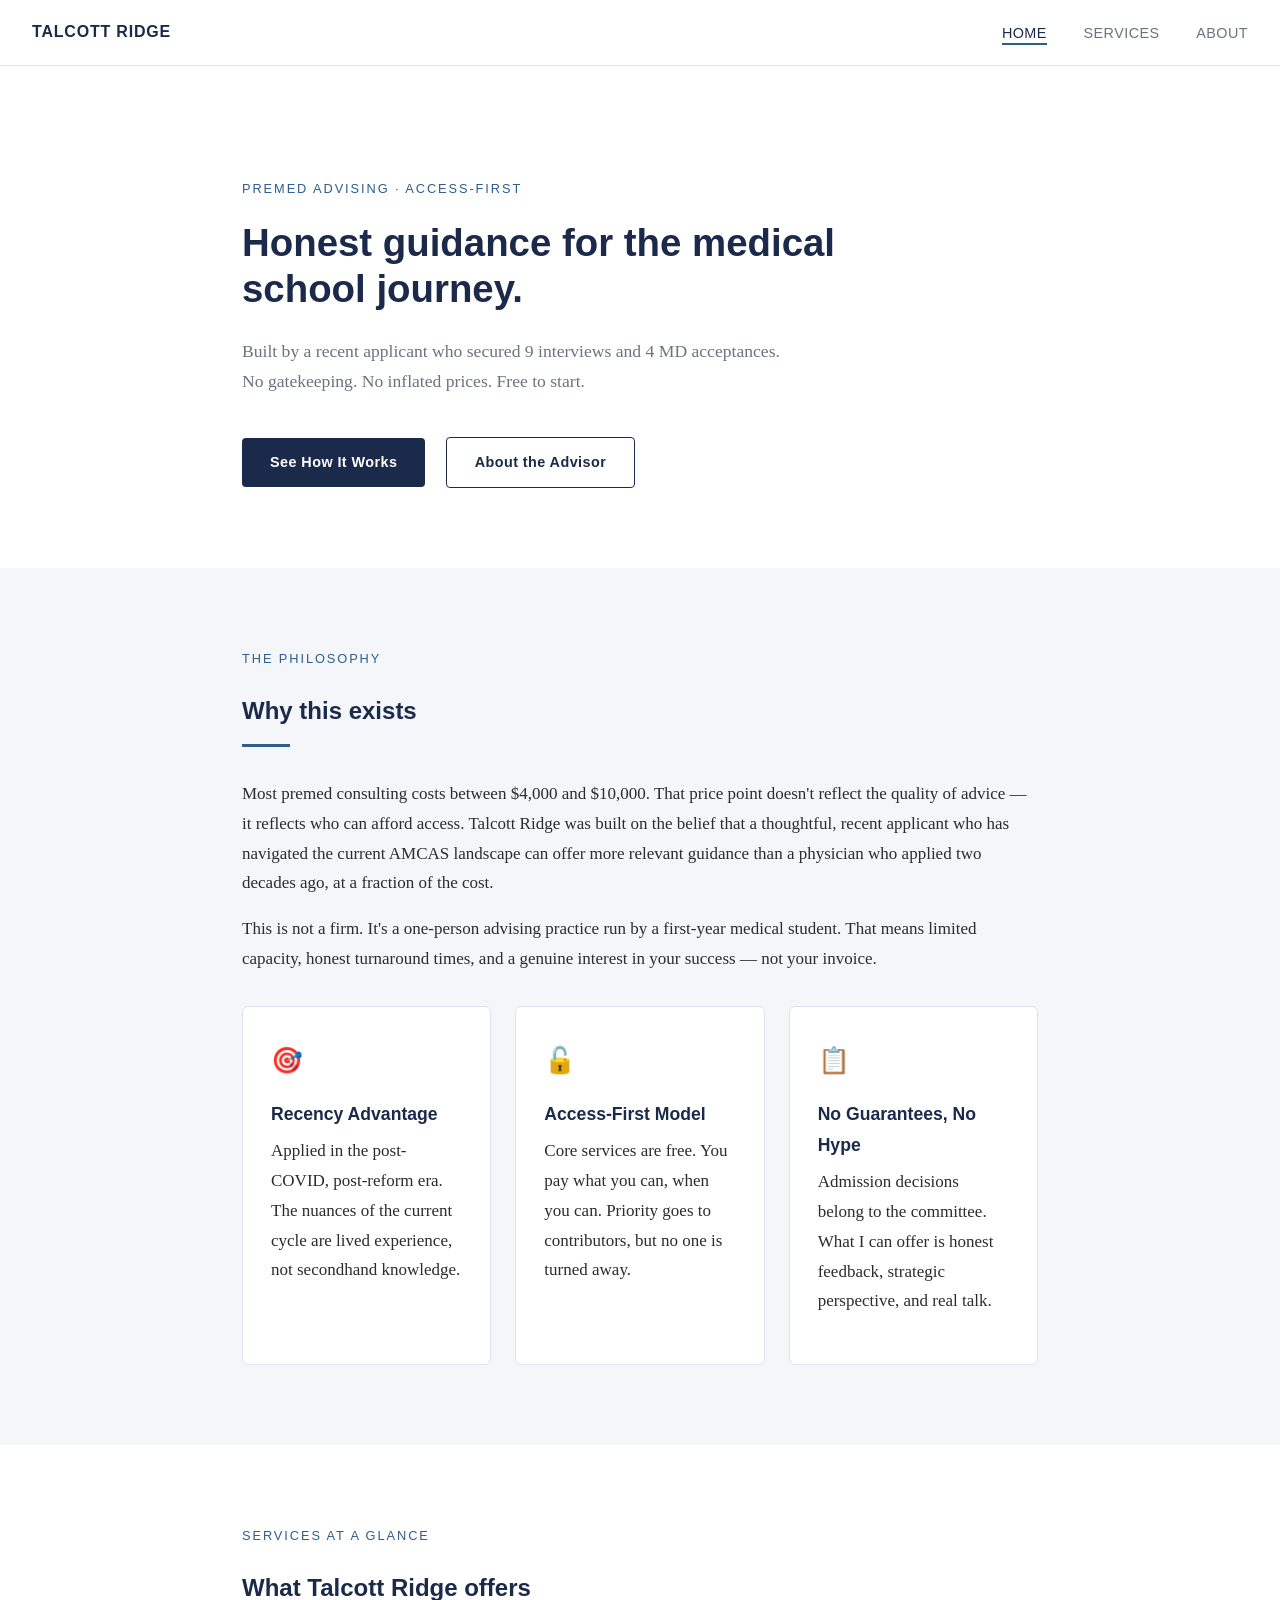
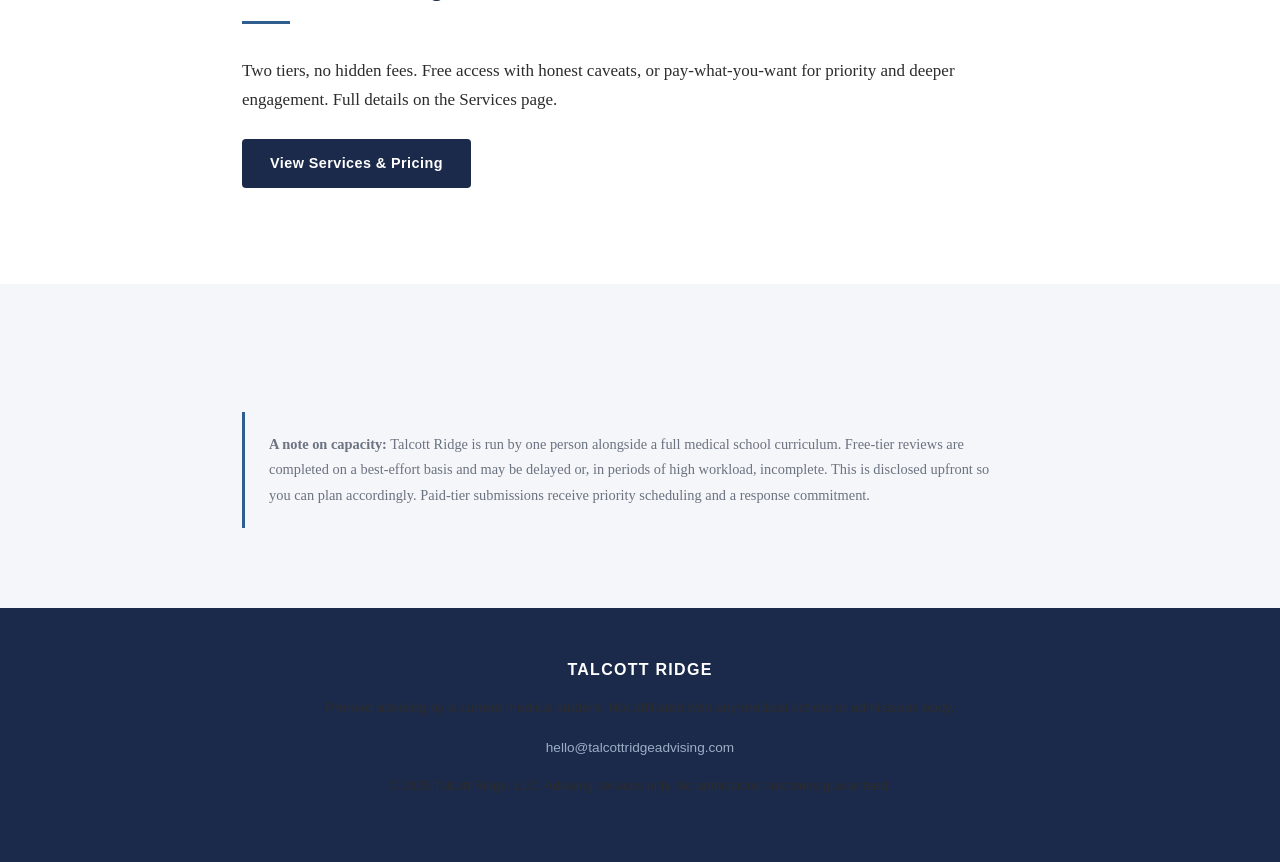
==== index.html @ 6caf3069 "Add files via upload" ====
<!DOCTYPE html>
<html lang="en">
<head>
  <meta charset="UTF-8" />
  <meta name="viewport" content="width=device-width, initial-scale=1.0" />
  <title>Talcott Ridge — Premed Advising</title>
  <link rel="stylesheet" href="styles.css" />
</head>
<body>

  <nav>
    <span class="nav-logo">Talcott Ridge</span>
    <div class="nav-links">
      <a href="index.html" class="active">Home</a>
      <a href="services.html">Services</a>
      <a href="about.html">About</a>
    </div>
  </nav>

  <!-- Hero -->
  <section class="hero">
    <div class="container">
      <p class="hero-eyebrow">Premed Advising · Access-First</p>
      <h1>Honest guidance for the medical school journey.</h1>
      <p class="hero-sub">
        Built by a recent applicant who secured 9 interviews and 4 MD acceptances.
        No gatekeeping. No inflated prices. Free to start.
      </p>
      <a href="services.html" class="btn btn-primary">See How It Works</a>
      <a href="about.html" class="btn btn-secondary">About the Advisor</a>
    </div>
  </section>

  <!-- Why Talcott Ridge -->
  <section>
    <div class="container">
      <p class="hero-eyebrow">The Philosophy</p>
      <h2>Why this exists</h2>
      <div class="divider"></div>
      <p>
        Most premed consulting costs between $4,000 and $10,000. That price point
        doesn't reflect the quality of advice — it reflects who can afford access.
        Talcott Ridge was built on the belief that a thoughtful, recent applicant
        who has navigated the current AMCAS landscape can offer more relevant
        guidance than a physician who applied two decades ago, at a fraction of the cost.
      </p>
      <p>
        This is not a firm. It's a one-person advising practice run by a first-year
        medical student. That means limited capacity, honest turnaround times,
        and a genuine interest in your success — not your invoice.
      </p>

      <div class="card-grid">
        <div class="card">
          <div class="card-icon">🎯</div>
          <h3>Recency Advantage</h3>
          <p>Applied in the post-COVID, post-reform era. The nuances of the current cycle are lived experience, not secondhand knowledge.</p>
        </div>
        <div class="card">
          <div class="card-icon">🔓</div>
          <h3>Access-First Model</h3>
          <p>Core services are free. You pay what you can, when you can. Priority goes to contributors, but no one is turned away.</p>
        </div>
        <div class="card">
          <div class="card-icon">📋</div>
          <h3>No Guarantees, No Hype</h3>
          <p>Admission decisions belong to the committee. What I can offer is honest feedback, strategic perspective, and real talk.</p>
        </div>
      </div>
    </div>
  </section>

  <!-- What I Actually Do -->
  <section>
    <div class="container">
      <p class="hero-eyebrow">Services at a Glance</p>
      <h2>What Talcott Ridge offers</h2>
      <div class="divider"></div>
      <p>
        Two tiers, no hidden fees. Free access with honest caveats, or pay-what-you-want
        for priority and deeper engagement. Full details on the Services page.
      </p>
      <p style="margin-top: 1.5rem;">
        <a href="services.html" class="btn btn-primary">View Services & Pricing</a>
      </p>
    </div>
  </section>

  <!-- Honest Disclaimer -->
  <section>
    <div class="container">
      <div class="disclaimer">
        <strong>A note on capacity:</strong> Talcott Ridge is run by one person
        alongside a full medical school curriculum. Free-tier reviews are completed
        on a best-effort basis and may be delayed or, in periods of high workload,
        incomplete. This is disclosed upfront so you can plan accordingly.
        Paid-tier submissions receive priority scheduling and a response commitment.
      </div>
    </div>
  </section>

  <footer>
    <div class="footer-logo">Talcott Ridge</div>
    <p>Premed advising by a current medical student. Not affiliated with any medical school or admissions body.</p>
    <p style="margin-top: 0.5rem;">
      <a href="mailto:hello@talcottridgeadvising.com">hello@talcottridgeadvising.com</a>
    </p>
    <p style="margin-top: 1rem; font-size: 0.8rem;">
      © 2025 Talcott Ridge, LLC. Advising services only. No admissions outcomes guaranteed.
    </p>
  </footer>

</body>
</html>
---- styles.css ----
/* ── Reset & Base ── */
*, *::before, *::after { box-sizing: border-box; margin: 0; padding: 0; }

:root {
  --navy:   #1B2A4A;
  --accent: #2E5D8E;
  --light:  #F4F6F9;
  --text:   #2C2C2C;
  --muted:  #6B7280;
  --border: #DDE3EC;
  --white:  #FFFFFF;
  --max-w:  860px;
}

html { scroll-behavior: smooth; }

body {
  font-family: 'Georgia', serif;
  color: var(--text);
  background: var(--white);
  line-height: 1.75;
  font-size: 17px;
}

/* ── Typography ── */
h1, h2, h3, nav, .label {
  font-family: 'Helvetica Neue', Arial, sans-serif;
}

h1 { font-size: 2.4rem; color: var(--navy); line-height: 1.2; }
h2 { font-size: 1.5rem; color: var(--navy); margin-bottom: 0.75rem; }
h3 { font-size: 1.1rem; color: var(--navy); margin-bottom: 0.4rem; }
p  { margin-bottom: 1rem; color: var(--text); }

a { color: var(--accent); text-decoration: none; }
a:hover { text-decoration: underline; }

/* ── Layout ── */
.container {
  max-width: var(--max-w);
  margin: 0 auto;
  padding: 0 2rem;
}

section { padding: 5rem 0; }
section:nth-of-type(even) { background: var(--light); }

/* ── Nav ── */
nav {
  position: sticky;
  top: 0;
  background: var(--white);
  border-bottom: 1px solid var(--border);
  z-index: 100;
  padding: 1.1rem 2rem;
  display: flex;
  justify-content: space-between;
  align-items: center;
}

.nav-logo {
  font-size: 1rem;
  font-weight: 700;
  color: var(--navy);
  letter-spacing: 0.05em;
  text-transform: uppercase;
}

.nav-links a {
  margin-left: 2rem;
  font-size: 0.9rem;
  color: var(--muted);
  font-weight: 500;
  letter-spacing: 0.03em;
  text-transform: uppercase;
}

.nav-links a:hover { color: var(--navy); text-decoration: none; }
.nav-links a.active { color: var(--navy); border-bottom: 2px solid var(--accent); padding-bottom: 2px; }

/* ── Hero ── */
.hero {
  padding: 7rem 0 5rem;
  background: var(--white);
}

.hero-eyebrow {
  font-family: 'Helvetica Neue', Arial, sans-serif;
  font-size: 0.8rem;
  letter-spacing: 0.15em;
  text-transform: uppercase;
  color: var(--accent);
  margin-bottom: 1.2rem;
}

.hero h1 { margin-bottom: 1.5rem; max-width: 620px; }

.hero-sub {
  font-size: 1.1rem;
  color: var(--muted);
  max-width: 540px;
  margin-bottom: 2.5rem;
}

.btn {
  display: inline-block;
  padding: 0.75rem 1.75rem;
  border-radius: 4px;
  font-family: 'Helvetica Neue', Arial, sans-serif;
  font-size: 0.9rem;
  font-weight: 600;
  letter-spacing: 0.03em;
  cursor: pointer;
  transition: opacity 0.2s;
}

.btn:hover { opacity: 0.85; text-decoration: none; }

.btn-primary { background: var(--navy); color: var(--white); }
.btn-secondary {
  background: transparent;
  color: var(--navy);
  border: 1.5px solid var(--navy);
  margin-left: 1rem;
}

/* ── Divider ── */
.divider {
  width: 48px;
  height: 3px;
  background: var(--accent);
  margin-bottom: 2rem;
}

/* ── Cards ── */
.card-grid {
  display: grid;
  grid-template-columns: repeat(auto-fit, minmax(240px, 1fr));
  gap: 1.5rem;
  margin-top: 2rem;
}

.card {
  background: var(--white);
  border: 1px solid var(--border);
  border-radius: 6px;
  padding: 2rem 1.75rem;
}

.card-icon {
  font-size: 1.6rem;
  margin-bottom: 1rem;
}

/* ── Pricing ── */
.pricing-grid {
  display: grid;
  grid-template-columns: 1fr 1fr;
  gap: 2rem;
  margin-top: 2.5rem;
}

@media (max-width: 600px) {
  .pricing-grid { grid-template-columns: 1fr; }
  .nav-links a { margin-left: 1rem; }
  h1 { font-size: 1.8rem; }
  .btn-secondary { margin-left: 0; margin-top: 0.75rem; }
}

.pricing-card {
  border: 1px solid var(--border);
  border-radius: 8px;
  padding: 2.5rem 2rem;
  background: var(--white);
}

.pricing-card.featured {
  border-color: var(--accent);
  background: var(--light);
}

.tier-label {
  font-family: 'Helvetica Neue', Arial, sans-serif;
  font-size: 0.75rem;
  text-transform: uppercase;
  letter-spacing: 0.12em;
  color: var(--accent);
  margin-bottom: 0.5rem;
}

.tier-price {
  font-family: 'Helvetica Neue', Arial, sans-serif;
  font-size: 2rem;
  font-weight: 700;
  color: var(--navy);
  margin-bottom: 0.25rem;
}

.tier-price span {
  font-size: 1rem;
  font-weight: 400;
  color: var(--muted);
}

.tier-desc {
  font-size: 0.95rem;
  color: var(--muted);
  margin-bottom: 1.5rem;
  border-bottom: 1px solid var(--border);
  padding-bottom: 1.5rem;
}

.feature-list {
  list-style: none;
  margin-bottom: 2rem;
}

.feature-list li {
  font-size: 0.95rem;
  padding: 0.4rem 0;
  display: flex;
  gap: 0.6rem;
  align-items: flex-start;
}

.feature-list li::before {
  content: '✓';
  color: var(--accent);
  font-weight: 700;
  flex-shrink: 0;
  margin-top: 2px;
}

.feature-list li.muted::before { content: '—'; color: var(--muted); }
.feature-list li.muted { color: var(--muted); }

/* ── About ── */
.about-grid {
  display: grid;
  grid-template-columns: 220px 1fr;
  gap: 4rem;
  align-items: start;
}

@media (max-width: 640px) {
  .about-grid { grid-template-columns: 1fr; gap: 2rem; }
}

.headshot {
  width: 100%;
  border-radius: 6px;
  border: 1px solid var(--border);
  object-fit: cover;
  aspect-ratio: 3/4;
  background: var(--light);
  display: flex;
  align-items: center;
  justify-content: center;
  color: var(--muted);
  font-family: 'Helvetica Neue', Arial, sans-serif;
  font-size: 0.85rem;
  text-align: center;
}

/* ── Footer ── */
footer {
  background: var(--navy);
  color: #9BAFC7;
  padding: 3rem 2rem;
  text-align: center;
  font-family: 'Helvetica Neue', Arial, sans-serif;
  font-size: 0.85rem;
}

footer a { color: #9BAFC7; }
footer a:hover { color: var(--white); }
.footer-logo {
  font-size: 1rem;
  font-weight: 700;
  color: var(--white);
  letter-spacing: 0.08em;
  text-transform: uppercase;
  margin-bottom: 0.75rem;
}

/* ── Disclaimer ── */
.disclaimer {
  background: var(--light);
  border-left: 3px solid var(--accent);
  padding: 1.25rem 1.5rem;
  border-radius: 0 4px 4px 0;
  font-size: 0.9rem;
  color: var(--muted);
  margin-top: 3rem;
}
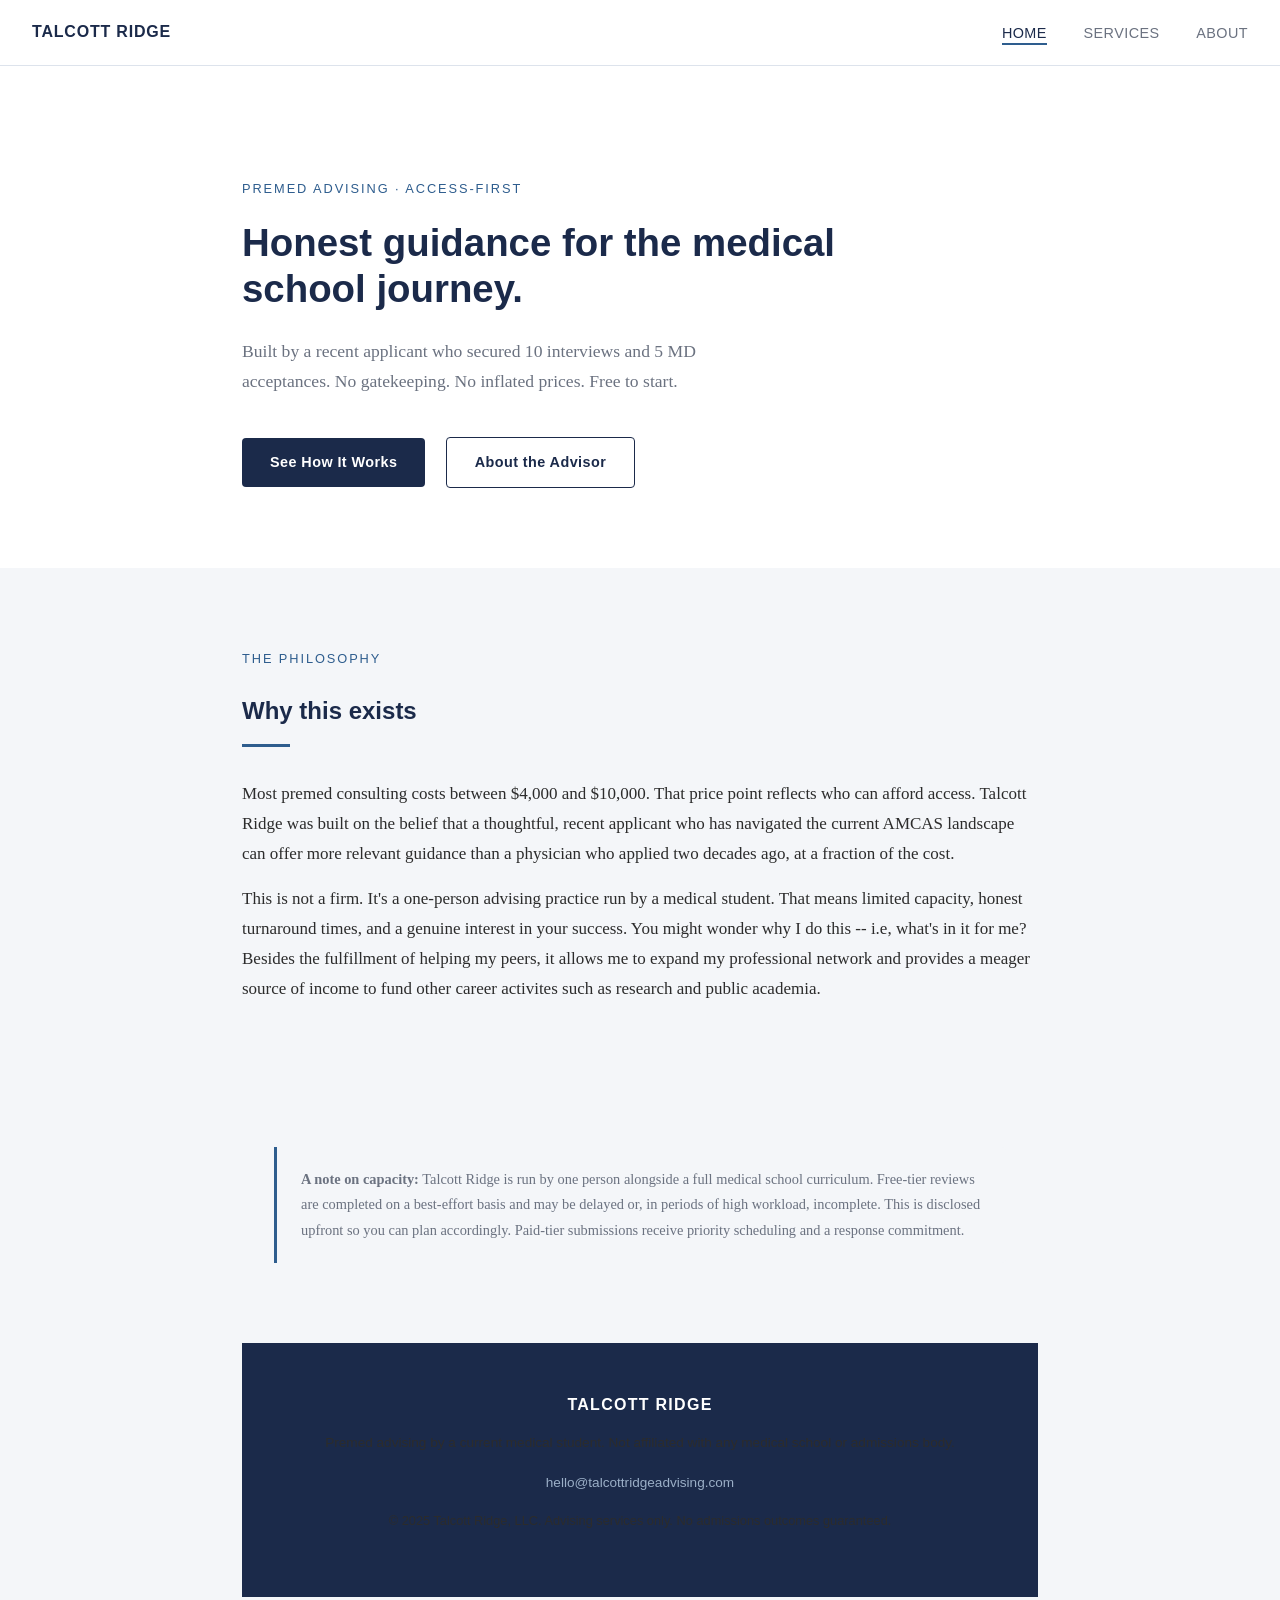
==== commit 831b2219: "Update index.html" ====
--- a/index.html
+++ b/index.html
@@ -23,7 +23,7 @@
       <p class="hero-eyebrow">Premed Advising · Access-First</p>
       <h1>Honest guidance for the medical school journey.</h1>
       <p class="hero-sub">
-        Built by a recent applicant who secured 9 interviews and 4 MD acceptances.
+        Built by a recent applicant who secured 10 interviews and 5 MD acceptances.
         No gatekeeping. No inflated prices. Free to start.
       </p>
       <a href="services.html" class="btn btn-primary">See How It Works</a>
@@ -39,52 +39,21 @@
       <div class="divider"></div>
       <p>
         Most premed consulting costs between $4,000 and $10,000. That price point
-        doesn't reflect the quality of advice — it reflects who can afford access.
-        Talcott Ridge was built on the belief that a thoughtful, recent applicant
-        who has navigated the current AMCAS landscape can offer more relevant
-        guidance than a physician who applied two decades ago, at a fraction of the cost.
+        reflects who can afford access. Talcott Ridge was built on the belief that
+        a thoughtful, recent applicant who has navigated the current AMCAS landscape
+        can offer more relevant guidance than a physician who applied two decades
+        ago, at a fraction of the cost.
       </p>
       <p>
-        This is not a firm. It's a one-person advising practice run by a first-year
+        This is not a firm. It's a one-person advising practice run by a
         medical student. That means limited capacity, honest turnaround times,
-        and a genuine interest in your success — not your invoice.
+        and a genuine interest in your success. 
+
+        You might wonder why I do this -- i.e, what's in it for me? Besides the 
+        fulfillment of helping my peers, it allows me to expand my professional
+        network and provides a meager source of income to fund other career
+        activites such as research and public academia. 
       </p>
-
-      <div class="card-grid">
-        <div class="card">
-          <div class="card-icon">🎯</div>
-          <h3>Recency Advantage</h3>
-          <p>Applied in the post-COVID, post-reform era. The nuances of the current cycle are lived experience, not secondhand knowledge.</p>
-        </div>
-        <div class="card">
-          <div class="card-icon">🔓</div>
-          <h3>Access-First Model</h3>
-          <p>Core services are free. You pay what you can, when you can. Priority goes to contributors, but no one is turned away.</p>
-        </div>
-        <div class="card">
-          <div class="card-icon">📋</div>
-          <h3>No Guarantees, No Hype</h3>
-          <p>Admission decisions belong to the committee. What I can offer is honest feedback, strategic perspective, and real talk.</p>
-        </div>
-      </div>
-    </div>
-  </section>
-
-  <!-- What I Actually Do -->
-  <section>
-    <div class="container">
-      <p class="hero-eyebrow">Services at a Glance</p>
-      <h2>What Talcott Ridge offers</h2>
-      <div class="divider"></div>
-      <p>
-        Two tiers, no hidden fees. Free access with honest caveats, or pay-what-you-want
-        for priority and deeper engagement. Full details on the Services page.
-      </p>
-      <p style="margin-top: 1.5rem;">
-        <a href="services.html" class="btn btn-primary">View Services & Pricing</a>
-      </p>
-    </div>
-  </section>
 
   <!-- Honest Disclaimer -->
   <section>
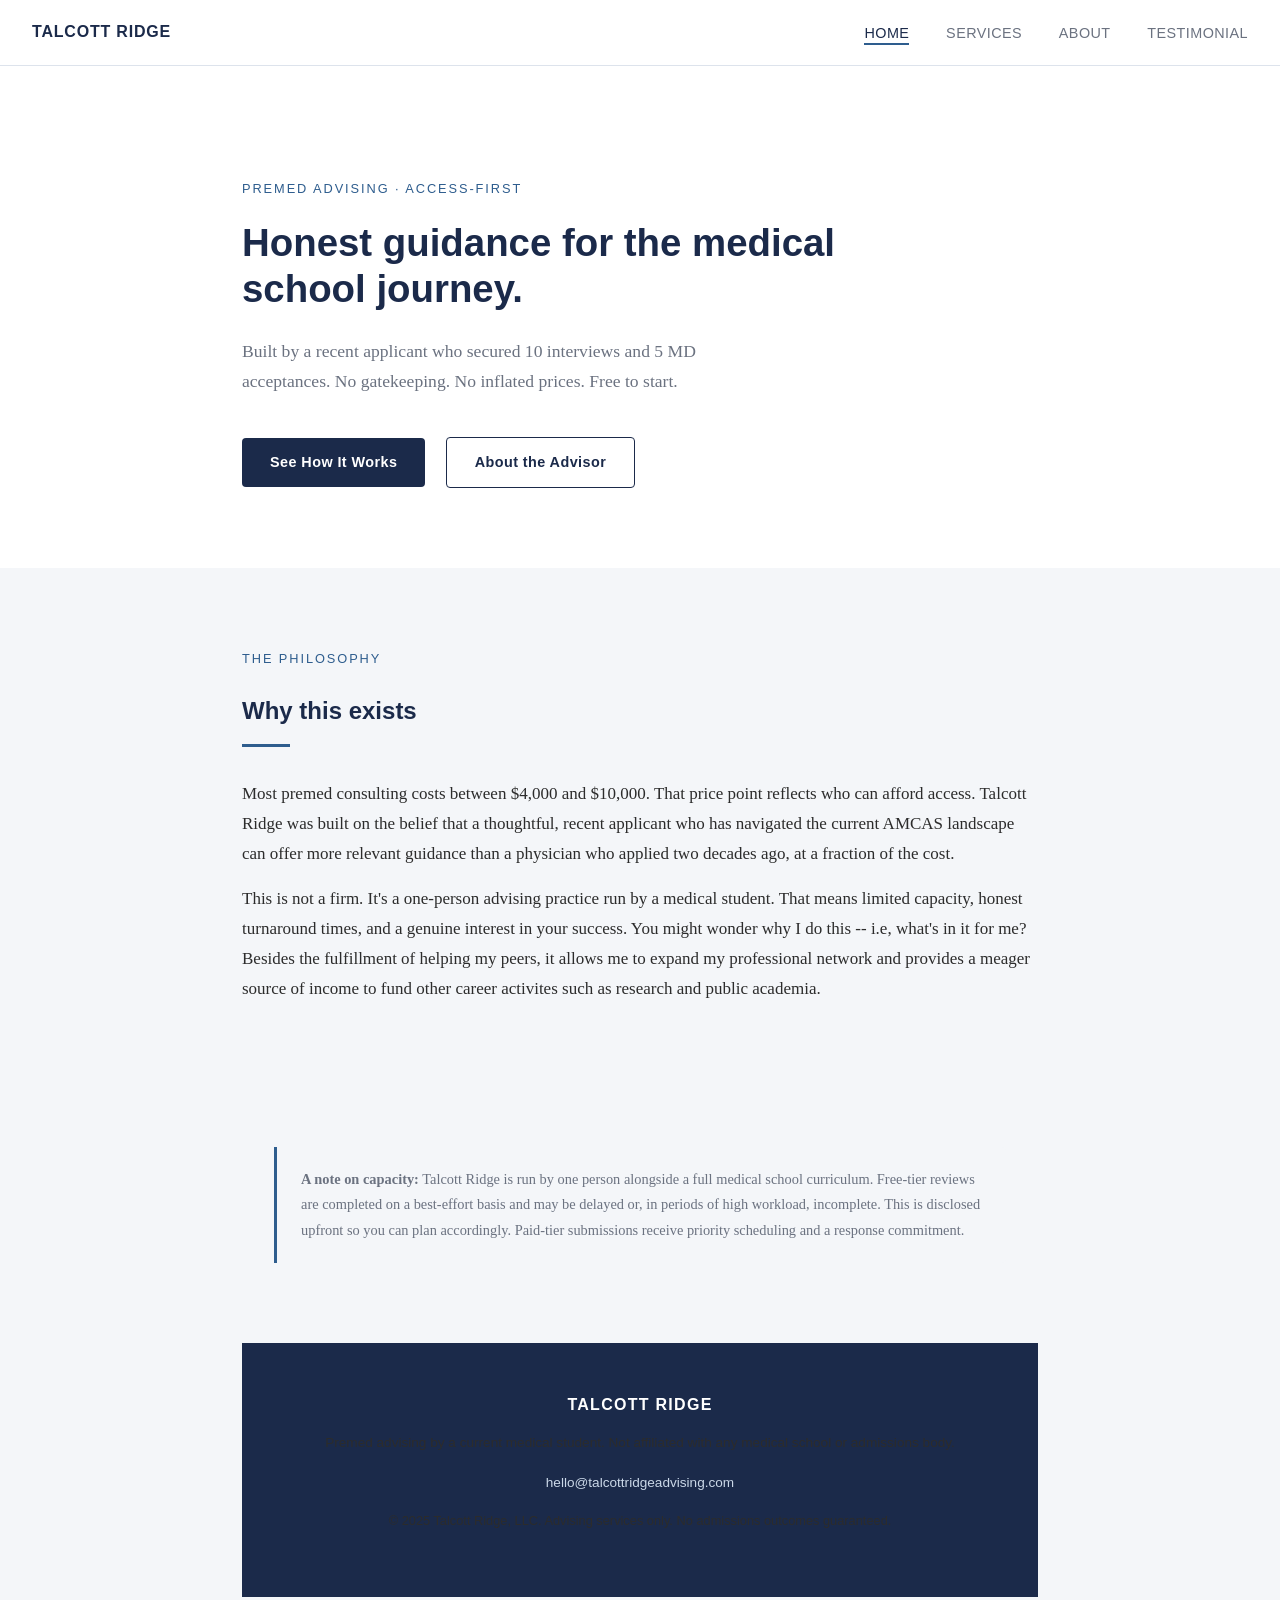
==== commit f9ca7128: "Update index.html" ====
--- a/index.html
+++ b/index.html
@@ -14,6 +14,7 @@
       <a href="index.html" class="active">Home</a>
       <a href="services.html">Services</a>
       <a href="about.html">About</a>
+      <a href="testimonials.html">Testimonial</a>
     </div>
   </nav>
 
--- a/styles.css
+++ b/styles.css
@@ -265,14 +265,14 @@
 /* ── Footer ── */
 footer {
   background: var(--navy);
-  color: #9BAFC7;
+  color: #CBD8E8;
   padding: 3rem 2rem;
   text-align: center;
   font-family: 'Helvetica Neue', Arial, sans-serif;
   font-size: 0.85rem;
 }
 
-footer a { color: #9BAFC7; }
+footer a { color: #CBD8E8; }
 footer a:hover { color: var(--white); }
 .footer-logo {
   font-size: 1rem;
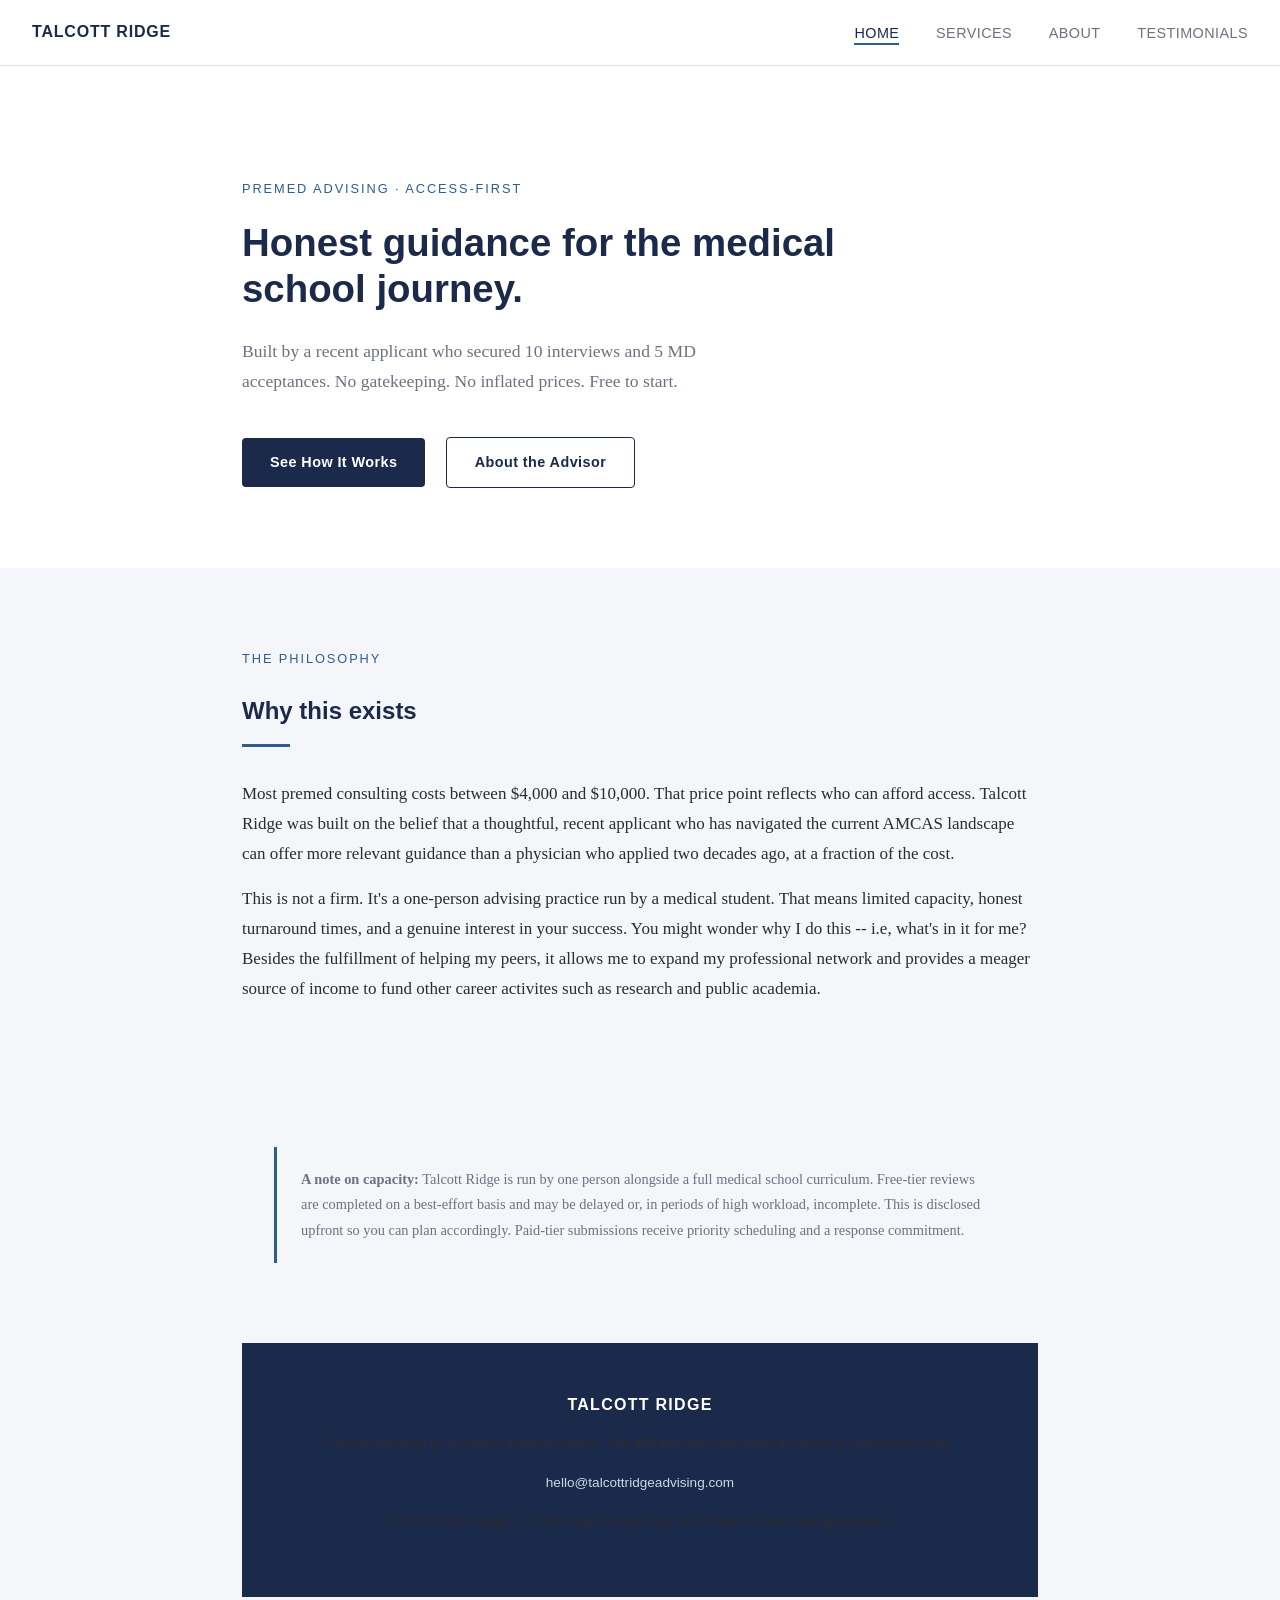
==== commit bfab764b: "Update index.html" ====
--- a/index.html
+++ b/index.html
@@ -14,7 +14,7 @@
       <a href="index.html" class="active">Home</a>
       <a href="services.html">Services</a>
       <a href="about.html">About</a>
-      <a href="testimonials.html">Testimonial</a>
+      <a href="testimonials">Testimonials</a>
     </div>
   </nav>
 
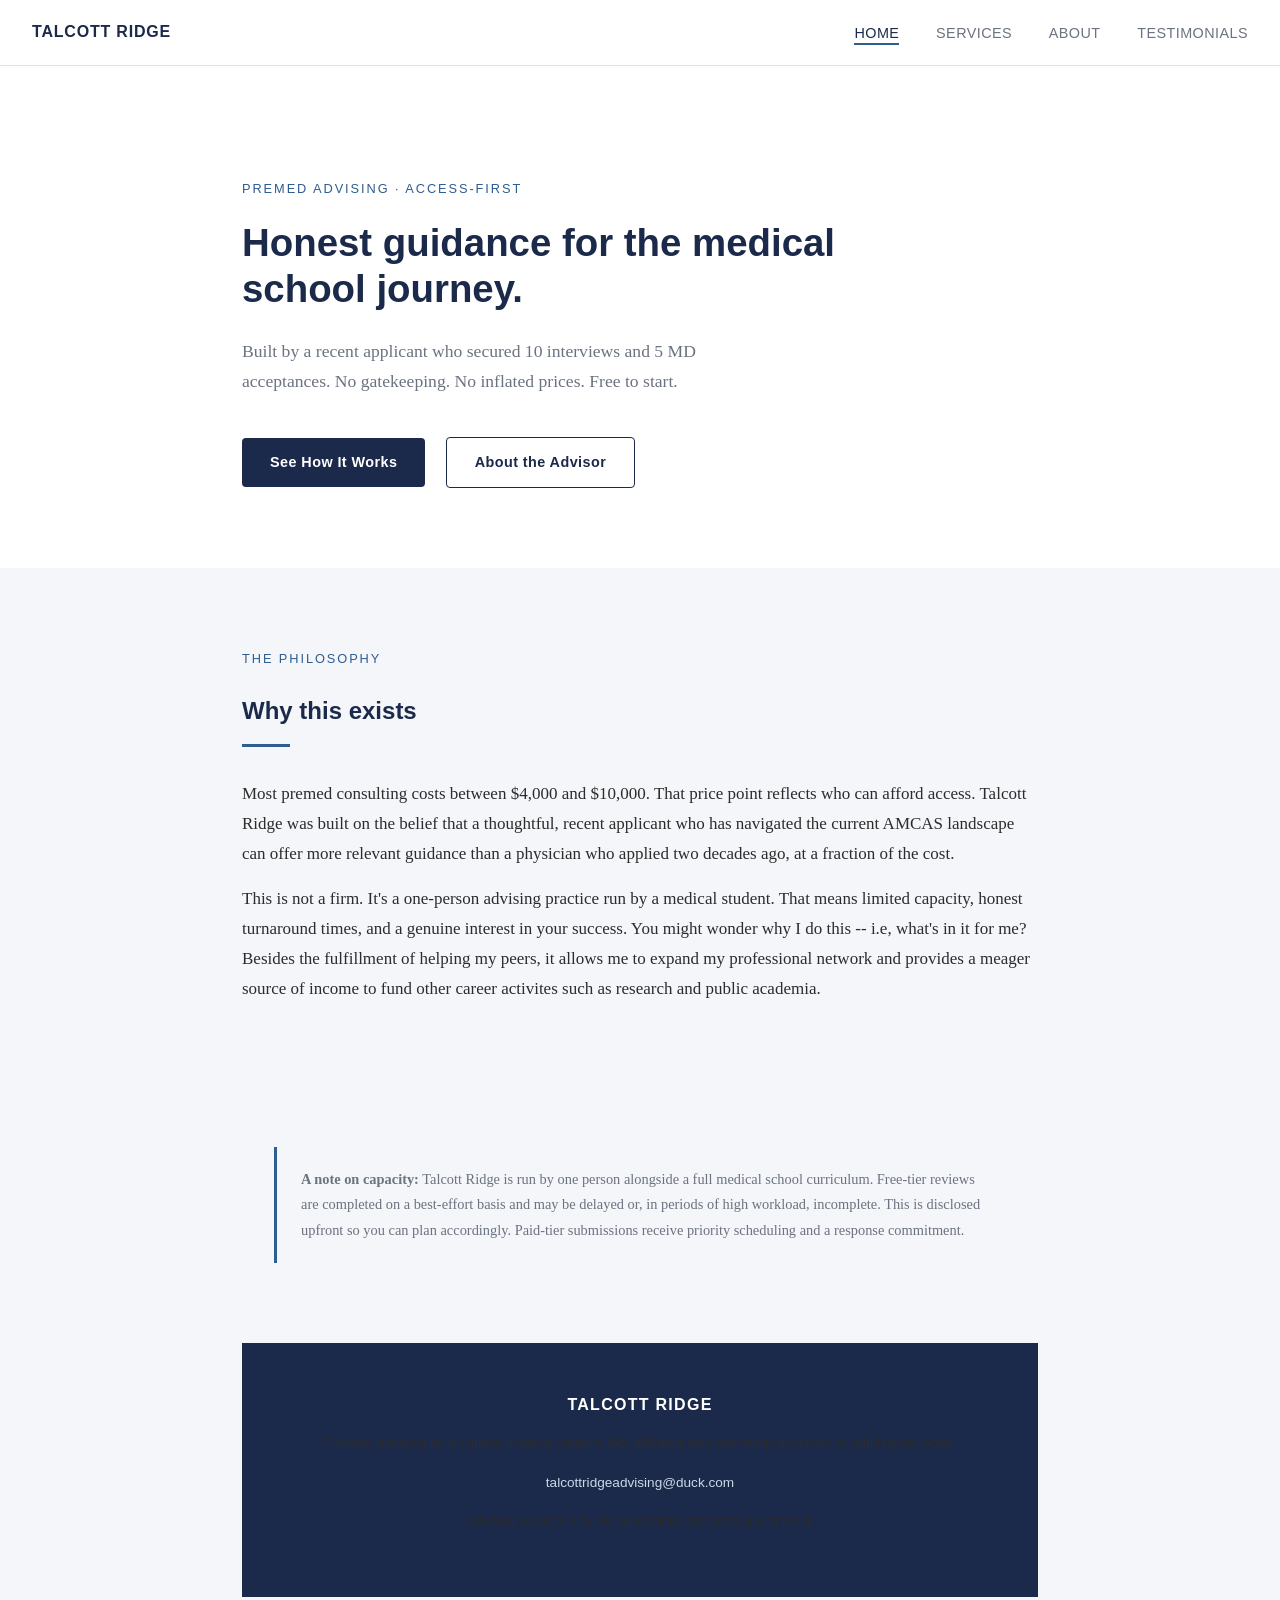
==== commit 81b918a5: "Update index.html" ====
--- a/index.html
+++ b/index.html
@@ -14,7 +14,7 @@
       <a href="index.html" class="active">Home</a>
       <a href="services.html">Services</a>
       <a href="about.html">About</a>
-      <a href="testimonials">Testimonials</a>
+      <a href="testimonials.html">Testimonials</a>
     </div>
   </nav>
 
@@ -73,10 +73,10 @@
     <div class="footer-logo">Talcott Ridge</div>
     <p>Premed advising by a current medical student. Not affiliated with any medical school or admissions body.</p>
     <p style="margin-top: 0.5rem;">
-      <a href="mailto:hello@talcottridgeadvising.com">hello@talcottridgeadvising.com</a>
+      <a href="mailto:talcottridgeadvising@duck.com">talcottridgeadvising@duck.com</a>
     </p>
     <p style="margin-top: 1rem; font-size: 0.8rem;">
-      © 2025 Talcott Ridge, LLC. Advising services only. No admissions outcomes guaranteed.
+     Advising services only. No admissions outcomes guaranteed.
     </p>
   </footer>
 
